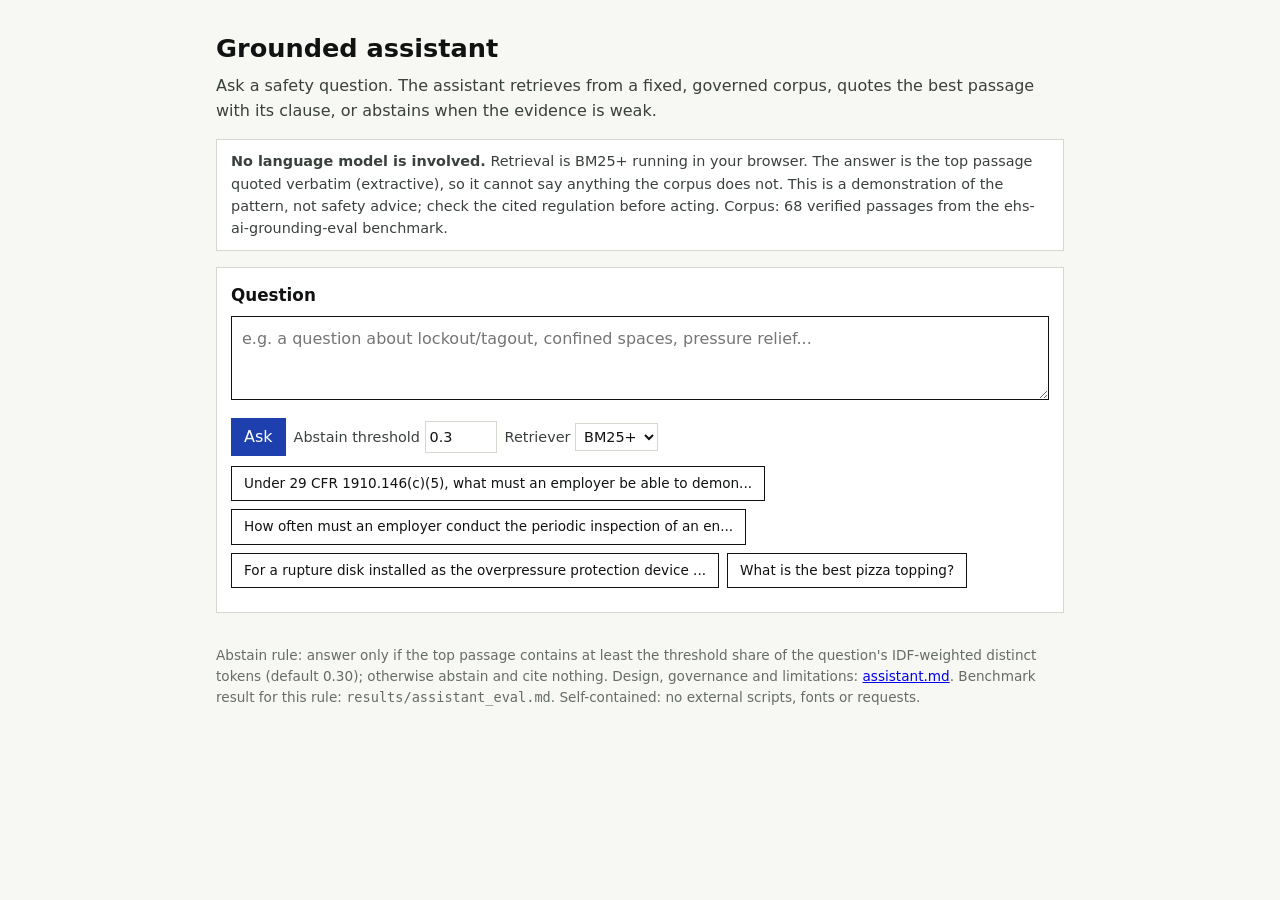
==== docs/assistant.html @ ffa3f5b2 "Add grounded assistant demo: cited extractive Q&A with abstention, audit log and benchmark gate Co-A" ====
<!doctype html>
<html lang="en">
<head>
<meta charset="utf-8" />
<meta name="viewport" content="width=device-width, initial-scale=1" />
<title>Grounded assistant - ehs-ai-grounding-eval</title>
<meta name="description" content="Citation-first safety Q&A over a governed corpus. Retrieval only, no language model: answers quote a cited passage or abstain, and every answer has an audit record." />
<style>
:root{color-scheme:light;--paper:#F7F7F3;--surface:#fff;--ink:#101311;--ink2:#3A403C;--muted:#666D68;--rule:#D6D7CE;--accent:#1E40AF;--accent-ink:#fff;--good:#1F6B3A;--goodw:#E1F0E5;--bad:#A3271F;--badw:#FBE6E4;--mono:ui-monospace,"SF Mono",Menlo,Consolas,monospace;--sans:ui-sans-serif,system-ui,-apple-system,"Segoe UI",Roboto,Arial,sans-serif}
@media (prefers-color-scheme:dark){:root:not([data-theme="light"]){color-scheme:dark;--paper:#0A0C10;--surface:#12151C;--ink:#EAECF2;--ink2:#BFC4CF;--muted:#838A99;--rule:#262B36;--accent:#7C9EFF;--accent-ink:#06101F;--good:#5FC98A;--goodw:#122A1C;--bad:#E37B72;--badw:#2B1613}}
*{box-sizing:border-box}
body{margin:0;background:var(--paper);color:var(--ink);font:16px/1.55 var(--sans)}
main{max-width:880px;margin:0 auto;padding:24px 16px 64px}
h1{font-size:1.6rem;margin:.2em 0}h2{font-size:1.05rem;margin:0 0 .5rem}
p.lead{color:var(--ink2);margin-top:0}
.banner{border:1px solid var(--rule);background:var(--surface);padding:10px 14px;font-size:.9rem;color:var(--ink2)}
textarea{width:100%;min-height:84px;padding:10px;font:inherit;color:var(--ink);background:var(--surface);border:1px solid var(--ink);border-radius:0}
button{font:inherit;cursor:pointer;border:1px solid var(--ink);background:var(--surface);color:var(--ink);padding:6px 12px;border-radius:0}
button.primary{background:var(--accent);color:var(--accent-ink);border-color:var(--accent)}
.row{display:flex;flex-wrap:wrap;gap:8px;margin:10px 0;align-items:center}
.row label{font-size:.9rem;color:var(--ink2)}
input[type=number],select{font:inherit;padding:4px;background:var(--surface);color:var(--ink);border:1px solid var(--rule)}
.card{background:var(--surface);border:1px solid var(--rule);padding:14px;margin:16px 0}
.answer{border-left:4px solid var(--good);background:var(--goodw)}
.abstain{border-left:4px solid var(--bad);background:var(--badw)}
.tag{font:600 .75rem var(--mono);text-transform:uppercase;letter-spacing:.04em}
.passage{border-top:1px solid var(--rule);padding:8px 0}
.passage:first-of-type{border-top:0}
.meta{font:.8rem var(--mono);color:var(--muted);word-break:break-word}
pre{margin:0;overflow-x:auto;font:.8rem/1.45 var(--mono);white-space:pre-wrap;word-break:break-word}
.chips button{font-size:.85rem;text-align:left}
footer{color:var(--muted);font-size:.85rem;margin-top:32px}
</style>
</head>
<body>
<main>
<h1>Grounded assistant</h1>
<p class="lead">Ask a safety question. The assistant retrieves from a fixed, governed corpus, quotes the best passage with its clause, or abstains when the evidence is weak.</p>
<div class="banner"><strong>No language model is involved.</strong> Retrieval is BM25+ running in your browser. The answer is the top passage quoted verbatim (extractive), so it cannot say anything the corpus does not. This is a demonstration of the pattern, not safety advice; check the cited regulation before acting. Corpus: <span id="n"></span> verified passages from the ehs-ai-grounding-eval benchmark.</div>

<div class="card">
<h2>Question</h2>
<textarea id="q" aria-label="Question" placeholder="e.g. a question about lockout/tagout, confined spaces, pressure relief..."></textarea>
<div class="row"><button class="primary" id="ask">Ask</button>
<label>Abstain threshold <input type="number" id="thr" step="0.05" min="0" max="1" style="width:5em"></label>
<label>Retriever <select id="ret"><option value="bm25plus">BM25+</option></select></label></div>
<div class="row chips" id="ex" aria-label="Example questions"></div>
</div>

<div id="out" hidden>
<div class="card" id="decision"><div class="tag" id="dtag"></div><p id="dtext" style="margin:.4rem 0 0"></p></div>
<div class="card"><h2>Retrieved passages (top 3)</h2><div id="ret3"></div></div>
<div class="card"><h2>Audit record</h2><pre id="audit"></pre></div>
</div>

<footer>Abstain rule: answer only if the top passage contains at least the threshold share of the question's IDF-weighted distinct tokens (default <span id="dthr"></span>); otherwise abstain and cite nothing. Design, governance and limitations: <a href="assistant.md">assistant.md</a>. Benchmark result for this rule: <code>results/assistant_eval.md</code>. Self-contained: no external scripts, fonts or requests.</footer>
</main>
<script>
/*CORPUS_BEGIN*/
const CORPUS = {"digest":"a9fd4f4c2222dfb9f6135ee39a94ca9b92168867b14a56a5a319d16cb3980528","threshold":0.3,"passages":[{"id":"cs-001","standard":"29 CFR","cite":"29 CFR 1910.146(c)(5)(i)(A) and (B)","title":"Permit-required confined spaces","text":"The employer can demonstrate that continuous forced air ventilation alone is sufficient to maintain that permit space safe for entry","doc":"29 CFR 29 CFR 1910.146(c)(5)(i)(A) and (B) Permit-required confined spaces The employer can demonstrate that continuous forced air ventilation alone is sufficient to maintain that permit space safe for entry"},{"id":"cs-002","standard":"29 CFR","cite":"29 CFR 1910.146(c)(7)(i) and Note to (c)(7)","title":"Permit-required confined spaces","text":"Control of atmospheric hazards through forced air ventilation does not constitute elimination of the hazards.","doc":"29 CFR 29 CFR 1910.146(c)(7)(i) and Note to (c)(7) Permit-required confined spaces Control of atmospheric hazards through forced air ventilation does not constitute elimination of the hazards."},{"id":"cs-003","standard":"29 CFR","cite":"29 CFR 1910.146(c)(5)(ii)(C)","title":"Permit-required confined spaces","text":"for oxygen content, for flammable gases and vapors, and for potential toxic air contaminants, in that order","doc":"29 CFR 29 CFR 1910.146(c)(5)(ii)(C) Permit-required confined spaces for oxygen content, for flammable gases and vapors, and for potential toxic air contaminants, in that order"},{"id":"cs-004","standard":"29 CFR","cite":"29 CFR 1910.146(b), definitions of 'Hazardous atmosphere', 'Oxygen deficient atmosphere', 'Oxygen enriched atmosphere'","title":"Permit-required confined spaces","text":"Atmospheric oxygen concentration below 19.5 percent or above 23.5 percent","doc":"29 CFR 29 CFR 1910.146(b), definitions of 'Hazardous atmosphere', 'Oxygen deficient atmosphere', 'Oxygen enriched atmosphere' Permit-required confined spaces Atmospheric oxygen concentration below 19.5 percent or above 23.5 percent"},{"id":"cs-005","standard":"29 CFR","cite":"29 CFR 1910.146(b), definition of 'Hazardous atmosphere', paragraph (1)","title":"Permit-required confined spaces","text":"Flammable gas, vapor, or mist in excess of 10 percent of its lower flammable limit (LFL)","doc":"29 CFR 29 CFR 1910.146(b), definition of 'Hazardous atmosphere', paragraph (1) Permit-required confined spaces Flammable gas, vapor, or mist in excess of 10 percent of its lower flammable limit (LFL)"},{"id":"cs-006","standard":"29 CFR","cite":"29 CFR 1910.146(i)(4) and Note","title":"Permit-required confined spaces","text":"Remains outside the permit space during entry operations until relieved by another attendant","doc":"29 CFR 29 CFR 1910.146(i)(4) and Note Permit-required confined spaces Remains outside the permit space during entry operations until relieved by another attendant"},{"id":"cs-007","standard":"29 CFR","cite":"29 CFR 1910.146(j)(2) and (j)(4)","title":"Permit-required confined spaces","text":"that all tests specified by the permit have been conducted and that all procedures and equipment specified by the permit are in place before endorsing the permit","doc":"29 CFR 29 CFR 1910.146(j)(2) and (j)(4) Permit-required confined spaces that all tests specified by the permit have been conducted and that all procedures and equipment specified by the permit are in place before endorsing the permit"},{"id":"cs-008","standard":"29 CFR","cite":"29 CFR 1910.146(b), definitions of 'Non-permit confined space' and 'Permit-required confined space'","title":"Permit-required confined spaces","text":"Contains any other recognized serious safety or health hazard","doc":"29 CFR 29 CFR 1910.146(b), definitions of 'Non-permit confined space' and 'Permit-required confined space' Permit-required confined spaces Contains any other recognized serious safety or health hazard"},{"id":"el-001","standard":"29 CFR","cite":"29 CFR 1910.333(a)(1)","title":"Selection and use of work practices","text":"Live parts that operate at less than 50 volts to ground need not be deenergized if there will be no increased exposure to electrical burns or to explosion due to electric arcs.","doc":"29 CFR 29 CFR 1910.333(a)(1) Selection and use of work practices Live parts that operate at less than 50 volts to ground need not be deenergized if there will be no increased exposure to electrical burns or to explosion due to electric arcs."},{"id":"el-002","standard":"29 CFR","cite":"29 CFR 1910.335(a)(1)(iv) and (a)(1)(v)","title":"Safeguards for personnel protection","text":"Employees shall wear nonconductive head protection wherever there is a danger of head injury from electric shock or burns","doc":"29 CFR 29 CFR 1910.335(a)(1)(iv) and (a)(1)(v) Safeguards for personnel protection Employees shall wear nonconductive head protection wherever there is a danger of head injury from electric shock or burns"},{"id":"fe-001","standard":"29 CFR","cite":"29 CFR 1910.157(e)(2) and (e)(3)","title":"Portable fire extinguishers","text":"The employer shall assure that portable fire extinguishers are subjected to an annual maintenance check.","doc":"29 CFR 29 CFR 1910.157(e)(2) and (e)(3) Portable fire extinguishers The employer shall assure that portable fire extinguishers are subjected to an annual maintenance check."},{"id":"fe-002","standard":"29 CFR","cite":"29 CFR 1910.157(d)(6)","title":"Portable fire extinguishers","text":"The employer shall distribute portable fire extinguishers or other containers of Class D extinguishing agent for use by employees so that the travel distance from the combustible metal working area to any extinguishing agent is 75 feet (22.9 m) or less.","doc":"29 CFR 29 CFR 1910.157(d)(6) Portable fire extinguishers The employer shall distribute portable fire extinguishers or other containers of Class D extinguishing agent for use by employees so that the travel distance from the combustible metal working area to any extinguishing agent is 75 feet (22.9 m) or less."},{"id":"fl-001","standard":"29 CFR","cite":"29 CFR 1910.106(a)(19)(i) and (ii)","title":"Flammable liquids","text":"Category 1 shall include liquids having flashpoints below 73.4","doc":"29 CFR 29 CFR 1910.106(a)(19)(i) and (ii) Flammable liquids Category 1 shall include liquids having flashpoints below 73.4"},{"id":"fl-002","standard":"29 CFR","cite":"29 CFR 1910.106(a)(19)(iii) and (iv)","title":"Flammable liquids","text":"Category 4 shall include liquids having flashpoints above 140","doc":"29 CFR 29 CFR 1910.106(a)(19)(iii) and (iv) Flammable liquids Category 4 shall include liquids having flashpoints above 140"},{"id":"hc-001","standard":"29 CFR","cite":"29 CFR 1910.1200(f)(1) and (f)(3)","title":"Hazard communication","text":"Where the chemical manufacturer, importer, or distributor is required to label, tag or mark the following shall be provided","doc":"29 CFR 29 CFR 1910.1200(f)(1) and (f)(3) Hazard communication Where the chemical manufacturer, importer, or distributor is required to label, tag or mark the following shall be provided"},{"id":"hc-002","standard":"29 CFR","cite":"29 CFR 1910.1200(c), definitions of 'Hazard statement' and 'Precautionary statement'","title":"Hazard communication","text":"Hazard statement means a statement assigned to a hazard class and category that describes the nature of the hazard","doc":"29 CFR 29 CFR 1910.1200(c), definitions of 'Hazard statement' and 'Precautionary statement' Hazard communication Hazard statement means a statement assigned to a hazard class and category that describes the nature of the hazard"},{"id":"hc-003","standard":"29 CFR","cite":"29 CFR 1910.1200(c), definition of 'Signal word'","title":"Hazard communication","text":"Signal word means a word used to indicate the relative level of severity of hazard","doc":"29 CFR 29 CFR 1910.1200(c), definition of 'Signal word' Hazard communication Signal word means a word used to indicate the relative level of severity of hazard"},{"id":"hc-004","standard":"29 CFR","cite":"29 CFR 1910.1200(g)(2)","title":"Hazard communication","text":"includes at least the following section numbers and headings, and associated information under each heading, in the order listed","doc":"29 CFR 29 CFR 1910.1200(g)(2) Hazard communication includes at least the following section numbers and headings, and associated information under each heading, in the order listed"},{"id":"hc-005","standard":"29 CFR","cite":"29 CFR 1910.1200(c), definition of 'Pictogram'","title":"Hazard communication","text":"Eight pictograms are designated under this standard for application to a hazard category.","doc":"29 CFR 29 CFR 1910.1200(c), definition of 'Pictogram' Hazard communication Eight pictograms are designated under this standard for application to a hazard category."},{"id":"hn-001","standard":"29 CFR","cite":"29 CFR 1910.95(c)(1) and (c)(2)","title":"Occupational noise exposure","text":"an 8-hour time-weighted average of 85 decibels or a dose of fifty percent shall also be referred to as the action level","doc":"29 CFR 29 CFR 1910.95(c)(1) and (c)(2) Occupational noise exposure an 8-hour time-weighted average of 85 decibels or a dose of fifty percent shall also be referred to as the action level"},{"id":"hn-002","standard":"29 CFR","cite":"29 CFR 1910.95(g)(10)(i)","title":"Occupational noise exposure","text":"a standard threshold shift is a change in hearing threshold relative to the baseline audiogram of an average of 10 dB or more at 2000, 3000, and 4000 Hz in either ear","doc":"29 CFR 29 CFR 1910.95(g)(10)(i) Occupational noise exposure a standard threshold shift is a change in hearing threshold relative to the baseline audiogram of an average of 10 dB or more at 2000, 3000, and 4000 Hz in either ear"},{"id":"hn-003","standard":"29 CFR","cite":"29 CFR 1910.95(g)(5)(i) and (g)(5)(ii)","title":"Occupational noise exposure","text":"Within 6 months of an employee's first exposure at or above the action level, the employer shall establish a valid baseline audiogram","doc":"29 CFR 29 CFR 1910.95(g)(5)(i) and (g)(5)(ii) Occupational noise exposure Within 6 months of an employee's first exposure at or above the action level, the employer shall establish a valid baseline audiogram"},{"id":"loto-001","standard":"29 CFR","cite":"29 CFR 1910.147(c)(6)(i)","title":"The control of hazardous energy (lockout/tagout)","text":"The employer shall conduct a periodic inspection of the energy control procedure at least annually","doc":"29 CFR 29 CFR 1910.147(c)(6)(i) The control of hazardous energy (lockout/tagout) The employer shall conduct a periodic inspection of the energy control procedure at least annually"},{"id":"loto-002","standard":"29 CFR","cite":"29 CFR 1910.147(c)(7)(iii)","title":"The control of hazardous energy (lockout/tagout)","text":"Retraining shall be provided for all authorized and affected employees whenever there is a change in their job assignments","doc":"29 CFR 29 CFR 1910.147(c)(7)(iii) The control of hazardous energy (lockout/tagout) Retraining shall be provided for all authorized and affected employees whenever there is a change in their job assignments"},{"id":"loto-003","standard":"29 CFR","cite":"29 CFR 1910.147(a)(1)(iii)(A)","title":"The control of hazardous energy (lockout/tagout)","text":"controlled by the unplugging of the equipment from the energy source and by the plug being under the exclusive control of the employee performing the servicing or maintenance","doc":"29 CFR 29 CFR 1910.147(a)(1)(iii)(A) The control of hazardous energy (lockout/tagout) controlled by the unplugging of the equipment from the energy source and by the plug being under the exclusive control of the employee performing the servicing or maintenance"},{"id":"loto-004","standard":"29 CFR","cite":"29 CFR 1910.147(a)(2)(ii), Note","title":"The control of hazardous energy (lockout/tagout)","text":"if they are routine, repetitive, and integral to the use of the equipment for production, provided that the work is performed using alternative measures which provide effective protection","doc":"29 CFR 29 CFR 1910.147(a)(2)(ii), Note The control of hazardous energy (lockout/tagout) if they are routine, repetitive, and integral to the use of the equipment for production, provided that the work is performed using alternative measures which provide effective protection"},{"id":"loto-005","standard":"29 CFR","cite":"29 CFR 1910.147(c)(6)(i)(D)","title":"The control of hazardous energy (lockout/tagout)","text":"Where tagout is used for energy control, the periodic inspection shall include a review, between the inspector and each authorized and affected employee","doc":"29 CFR 29 CFR 1910.147(c)(6)(i)(D) The control of hazardous energy (lockout/tagout) Where tagout is used for energy control, the periodic inspection shall include a review, between the inspector and each authorized and affected employee"},{"id":"loto-006","standard":"29 CFR","cite":"29 CFR 1910.147(b), definition of 'Energy isolating device'","title":"The control of hazardous energy (lockout/tagout)","text":"Push buttons, selector switches and other control circuit type devices are not energy isolating devices.","doc":"29 CFR 29 CFR 1910.147(b), definition of 'Energy isolating device' The control of hazardous energy (lockout/tagout) Push buttons, selector switches and other control circuit type devices are not energy isolating devices."},{"id":"loto-007","standard":"29 CFR","cite":"29 CFR 1910.147(f)(3)(ii)(D)","title":"The control of hazardous energy (lockout/tagout)","text":"Each authorized employee shall affix a personal lockout or tagout device to the group lockout device, group lockbox, or comparable mechanism when he or she begins work","doc":"29 CFR 29 CFR 1910.147(f)(3)(ii)(D) The control of hazardous energy (lockout/tagout) Each authorized employee shall affix a personal lockout or tagout device to the group lockout device, group lockbox, or comparable mechanism when he or she begins work"},{"id":"loto-008","standard":"29 CFR","cite":"29 CFR 1910.147(f)(4)","title":"The control of hazardous energy (lockout/tagout)","text":"Specific procedures shall be utilized during shift or personnel changes to ensure the continuity of lockout or tagout protection","doc":"29 CFR 29 CFR 1910.147(f)(4) The control of hazardous energy (lockout/tagout) Specific procedures shall be utilized during shift or personnel changes to ensure the continuity of lockout or tagout protection"},{"id":"loto-009","standard":"29 CFR","cite":"29 CFR 1910.147(c)(1)","title":"The control of hazardous energy (lockout/tagout)","text":"The employer shall establish a program consisting of energy control procedures, employee training and periodic inspections","doc":"29 CFR 29 CFR 1910.147(c)(1) The control of hazardous energy (lockout/tagout) The employer shall establish a program consisting of energy control procedures, employee training and periodic inspections"},{"id":"loto-010","standard":"29 CFR","cite":"29 CFR 1910.147(c)(5) and (c)(6)","title":"The control of hazardous energy (lockout/tagout)","text":"The employer shall conduct a periodic inspection of the energy control procedure at least annually","doc":"29 CFR 29 CFR 1910.147(c)(5) and (c)(6) The control of hazardous energy (lockout/tagout) The employer shall conduct a periodic inspection of the energy control procedure at least annually"},{"id":"mg-001","standard":"29 CFR","cite":"29 CFR 1910.212(a)(3)","title":"General requirements for all machines","text":"Point of operation is the area on a machine where work is actually performed upon the material being processed.","doc":"29 CFR 29 CFR 1910.212(a)(3) General requirements for all machines Point of operation is the area on a machine where work is actually performed upon the material being processed."},{"id":"mg-002","standard":"29 CFR","cite":"29 CFR 1910.219(a)(1)","title":"Mechanical power-transmission apparatus","text":"except the following when operating at two hundred and fifty (250) feet per minute or less","doc":"29 CFR 29 CFR 1910.219(a)(1) Mechanical power-transmission apparatus except the following when operating at two hundred and fifty (250) feet per minute or less"},{"id":"prd-001","standard":"46 CFR","cite":"46 CFR 54.15-13(b)(3)","title":"Rupture disks (modifies UG-127)","text":"The normal maximum operating pressure multiplied by 1.3 must not exceed the nominal disk burst pressure.","doc":"46 CFR 46 CFR 54.15-13(b)(3) Rupture disks (modifies UG-127) The normal maximum operating pressure multiplied by 1.3 must not exceed the nominal disk burst pressure."},{"id":"prd-002","standard":"46 CFR","cite":"46 CFR 54.15-10(g)","title":"Safety and relief valves (modifies UG-126)","text":"The spring in a relief valve in service for pressures up to and including 250 pounds per square inch must not be reset for any pressure more than 10 percent above or 10 percent below that for which the relief valve is marked.","doc":"46 CFR 46 CFR 54.15-10(g) Safety and relief valves (modifies UG-126) The spring in a relief valve in service for pressures up to and including 250 pounds per square inch must not be reset for any pressure more than 10 percent above or 10 percent below that for which the relief valve is marked."},{"id":"prd-003","standard":"46 CFR","cite":"46 CFR 54.15-13(b)(2)","title":"Rupture disks (modifies UG-127)","text":"prevent the internal pressure from exceeding 120 percent of the","doc":"46 CFR 46 CFR 54.15-13(b)(2) Rupture disks (modifies UG-127) prevent the internal pressure from exceeding 120 percent of the"},{"id":"prd-004","standard":"46 CFR","cite":"46 CFR 54.15-5(c)","title":"Protective devices (modifies UG-125)","text":"prevent the pressure from rising more than 10 percent above the maximum allowable working pressure","doc":"46 CFR 46 CFR 54.15-5(c) Protective devices (modifies UG-125) prevent the pressure from rising more than 10 percent above the maximum allowable working pressure"},{"id":"prd-005","standard":"46 CFR","cite":"46 CFR 54.15-5(d)","title":"Protective devices (modifies UG-125)","text":"capable of preventing the pressure from rising more than 20 percent above the maximum allowable working pressure of the vessel","doc":"46 CFR 46 CFR 54.15-5(d) Protective devices (modifies UG-125) capable of preventing the pressure from rising more than 20 percent above the maximum allowable working pressure of the vessel"},{"id":"prd-006","standard":"46 CFR","cite":"46 CFR 54.15-13 and 46 CFR 54.15-10 (section headings)","title":"Rupture disks (modifies UG-127); Safety and relief valves (modifies UG-126)","text":"Rupture disks (modifies UG-127)","doc":"46 CFR 46 CFR 54.15-13 and 46 CFR 54.15-10 (section headings) Rupture disks (modifies UG-127); Safety and relief valves (modifies UG-126) Rupture disks (modifies UG-127)"},{"id":"prd-007","standard":"46 CFR","cite":"46 CFR 54.15-13(c)","title":"Rupture disks (modifies UG-127)","text":"All disks must be oriented so that if rupture occurs, the disk fragments and pressure vessel discharge will be directed away from operating personnel and vital machinery.","doc":"46 CFR 46 CFR 54.15-13(c) Rupture disks (modifies UG-127) All disks must be oriented so that if rupture occurs, the disk fragments and pressure vessel discharge will be directed away from operating personnel and vital machinery."},{"id":"prd-008","standard":"46 CFR","cite":"46 CFR 54.15-10(c) and (d)","title":"Safety and relief valves (modifies UG-126)","text":"so that the disk can be lifted from its seat when the pressure in the vessel is 75 percent of that at which the valve is set to blow","doc":"46 CFR 46 CFR 54.15-10(c) and (d) Safety and relief valves (modifies UG-126) so that the disk can be lifted from its seat when the pressure in the vessel is 75 percent of that at which the valve is set to blow"},{"id":"prd-009","standard":"46 CFR","cite":"46 CFR 54.15-13","title":"Rupture disks (modifies UG-127)","text":"Operate at a pressure level which does not produce fatigue failure of the disk.","doc":"46 CFR 46 CFR 54.15-13 Rupture disks (modifies UG-127) Operate at a pressure level which does not produce fatigue failure of the disk."},{"id":"prd-010","standard":"46 CFR","cite":"46 CFR 54.15-13(b)","title":"Rupture disks (modifies UG-127)","text":"the Commandant may authorize or require the use of a rupture disk in parallel with or in lieu of a spring-loaded safety or relief valve","doc":"46 CFR 46 CFR 54.15-13(b) Rupture disks (modifies UG-127) the Commandant may authorize or require the use of a rupture disk in parallel with or in lieu of a spring-loaded safety or relief valve"},{"id":"prd-011","standard":"46 CFR","cite":"46 CFR 54.15-5(f)","title":"Protective devices (modifies UG-125)","text":"In no case must the upper range of the gage be less than 1.2 times nor more than 2 times the pressure at which the relieving device is set to function.","doc":"46 CFR 46 CFR 54.15-5(f) Protective devices (modifies UG-125) In no case must the upper range of the gage be less than 1.2 times nor more than 2 times the pressure at which the relieving device is set to function."},{"id":"prd-012","standard":"46 CFR","cite":"46 CFR 54.15-13(a) and (b)","title":"Rupture disks (modifies UG-127)","text":"provides for the use of rupture disks in series with spring loaded safety or relief valves","doc":"46 CFR 46 CFR 54.15-13(a) and (b) Rupture disks (modifies UG-127) provides for the use of rupture disks in series with spring loaded safety or relief valves"},{"id":"psm-001","standard":"29 CFR","cite":"29 CFR 1910.119(e)(6)","title":"Process safety management of highly hazardous chemicals","text":"At least every five (5) years after the completion of the initial process hazard analysis, the process hazard analysis shall be updated and revalidated","doc":"29 CFR 29 CFR 1910.119(e)(6) Process safety management of highly hazardous chemicals At least every five (5) years after the completion of the initial process hazard analysis, the process hazard analysis shall be updated and revalidated"},{"id":"psm-002","standard":"29 CFR","cite":"29 CFR 1910.119(o)(1) and (o)(5)","title":"Process safety management of highly hazardous chemicals","text":"Employers shall retain the two (2) most recent compliance audit reports.","doc":"29 CFR 29 CFR 1910.119(o)(1) and (o)(5) Process safety management of highly hazardous chemicals Employers shall retain the two (2) most recent compliance audit reports."},{"id":"psm-003","standard":"29 CFR","cite":"29 CFR 1910.119(g)(2)","title":"Process safety management of highly hazardous chemicals","text":"Refresher training shall be provided at least every three years, and more often if necessary","doc":"29 CFR 29 CFR 1910.119(g)(2) Process safety management of highly hazardous chemicals Refresher training shall be provided at least every three years, and more often if necessary"},{"id":"psm-004","standard":"29 CFR","cite":"29 CFR 1910.119(m)(1) and (m)(2)","title":"Process safety management of highly hazardous chemicals","text":"An incident investigation shall be initiated as promptly as possible, but not later than 48 hours following the incident.","doc":"29 CFR 29 CFR 1910.119(m)(1) and (m)(2) Process safety management of highly hazardous chemicals An incident investigation shall be initiated as promptly as possible, but not later than 48 hours following the incident."},{"id":"psm-005","standard":"29 CFR","cite":"29 CFR 1910.119(m)(7) and (o)(5)","title":"Process safety management of highly hazardous chemicals","text":"Incident investigation reports shall be retained for five years.","doc":"29 CFR 29 CFR 1910.119(m)(7) and (o)(5) Process safety management of highly hazardous chemicals Incident investigation reports shall be retained for five years."},{"id":"psm-006","standard":"29 CFR","cite":"29 CFR 1910.119(a)(1)(ii)","title":"Process safety management of highly hazardous chemicals","text":"in a quantity of 10,000 pounds","doc":"29 CFR 29 CFR 1910.119(a)(1)(ii) Process safety management of highly hazardous chemicals in a quantity of 10,000 pounds"},{"id":"psm-007","standard":"40 CFR","cite":"40 CFR 68.42(a)","title":"Five-year accident history","text":"The owner or operator shall include in the five-year accident history all accidental releases from covered processes that resulted in deaths, injuries, or significant property damage on site","doc":"40 CFR 40 CFR 68.42(a) Five-year accident history The owner or operator shall include in the five-year accident history all accidental releases from covered processes that resulted in deaths, injuries, or significant property damage on site"},{"id":"psm-008","standard":"40 CFR","cite":"40 CFR 68.79(a)","title":"Compliance audits","text":"at least every three years to verify that the procedures and practices developed under this subpart are adequate and are being followed","doc":"40 CFR 40 CFR 68.79(a) Compliance audits at least every three years to verify that the procedures and practices developed under this subpart are adequate and are being followed"},{"id":"rk-001","standard":"29 CFR","cite":"29 CFR 1904.39(a)(1)","title":"Reporting fatalities, hospitalizations, amputations, and losses of an eye as a result of work-related incidents to OSHA","text":"Within eight (8) hours after the death of any employee as a result of a work-related incident, you must report the fatality","doc":"29 CFR 29 CFR 1904.39(a)(1) Reporting fatalities, hospitalizations, amputations, and losses of an eye as a result of work-related incidents to OSHA Within eight (8) hours after the death of any employee as a result of a work-related incident, you must report the fatality"},{"id":"rk-002","standard":"29 CFR","cite":"29 CFR 1904.39(a)(2)","title":"Reporting fatalities, hospitalizations, amputations, and losses of an eye as a result of work-related incidents to OSHA","text":"Within twenty-four (24) hours after the in-patient hospitalization of one or more employees","doc":"29 CFR 29 CFR 1904.39(a)(2) Reporting fatalities, hospitalizations, amputations, and losses of an eye as a result of work-related incidents to OSHA Within twenty-four (24) hours after the in-patient hospitalization of one or more employees"},{"id":"rk-003","standard":"29 CFR","cite":"29 CFR 1904.7(b)(3)(vii)","title":"General recording criteria","text":"the total days away at 180 calendar days","doc":"29 CFR 29 CFR 1904.7(b)(3)(vii) General recording criteria the total days away at 180 calendar days"},{"id":"rk-004","standard":"29 CFR","cite":"29 CFR 1904.7(b)(3)(i)","title":"General recording criteria","text":"you begin counting days away on the day after the injury occurred or the illness began","doc":"29 CFR 29 CFR 1904.7(b)(3)(i) General recording criteria you begin counting days away on the day after the injury occurred or the illness began"},{"id":"rk-005","standard":"29 CFR","cite":"29 CFR 1904.7(a)","title":"General recording criteria","text":"death, days away from work, restricted work or transfer to another job, medical treatment beyond first aid, or loss of consciousness","doc":"29 CFR 29 CFR 1904.7(a) General recording criteria death, days away from work, restricted work or transfer to another job, medical treatment beyond first aid, or loss of consciousness"},{"id":"rk-006","standard":"29 CFR","cite":"29 CFR 1904.7(b)(5)(iii)","title":"General recording criteria","text":"this is a complete list of all treatments considered first aid for part 1904 purposes","doc":"29 CFR 29 CFR 1904.7(b)(5)(iii) General recording criteria this is a complete list of all treatments considered first aid for part 1904 purposes"},{"id":"rk-007","standard":"29 CFR","cite":"29 CFR 1904.7(b)(5)(iv)","title":"General recording criteria","text":"to be first aid regardless of the professional status of the person providing the treatment","doc":"29 CFR 29 CFR 1904.7(b)(5)(iv) General recording criteria to be first aid regardless of the professional status of the person providing the treatment"},{"id":"rk-008","standard":"29 CFR","cite":"29 CFR 1904.39(b)(3)","title":"Reporting fatalities, hospitalizations, amputations, and losses of an eye as a result of work-related incidents to OSHA","text":"If the motor vehicle accident occurred on a public street or highway, but not in a construction work zone, you do not have to report","doc":"29 CFR 29 CFR 1904.39(b)(3) Reporting fatalities, hospitalizations, amputations, and losses of an eye as a result of work-related incidents to OSHA If the motor vehicle accident occurred on a public street or highway, but not in a construction work zone, you do not have to report"},{"id":"rk-009","standard":"29 CFR","cite":"29 CFR 1904.7(b)(7)","title":"General recording criteria","text":"Work-related cases involving cancer, chronic irreversible disease, a fractured or cracked bone, or a punctured eardrum must always be recorded","doc":"29 CFR 29 CFR 1904.7(b)(7) General recording criteria Work-related cases involving cancer, chronic irreversible disease, a fractured or cracked bone, or a punctured eardrum must always be recorded"},{"id":"rk-010","standard":"29 CFR","cite":"29 CFR 1904.7(a)","title":"General recording criteria","text":"You must consider an injury or illness to meet the general recording criteria","doc":"29 CFR 29 CFR 1904.7(a) General recording criteria You must consider an injury or illness to meet the general recording criteria"},{"id":"rp-001","standard":"29 CFR","cite":"29 CFR 1910.134(d)(3)(i)(A), Table 1","title":"Respiratory protection","text":"Employers must use the assigned protection factors listed in Table 1 to select a respirator that meets or exceeds the required level of employee protection.","doc":"29 CFR 29 CFR 1910.134(d)(3)(i)(A), Table 1 Respiratory protection Employers must use the assigned protection factors listed in Table 1 to select a respirator that meets or exceeds the required level of employee protection."},{"id":"rp-002","standard":"29 CFR","cite":"29 CFR 1910.134(d)(3)(i)(A), Table 1","title":"Respiratory protection","text":"When using a combination respirator (e.g., airline respirators with an air-purifying filter), employers must ensure that the assigned protection factor is appropriate to the mode of operation","doc":"29 CFR 29 CFR 1910.134(d)(3)(i)(A), Table 1 Respiratory protection When using a combination respirator (e.g., airline respirators with an air-purifying filter), employers must ensure that the assigned protection factor is appropriate to the mode of operation"},{"id":"rp-003","standard":"29 CFR","cite":"29 CFR 1910.134(d)(2)(i)","title":"Respiratory protection","text":"A full facepiece pressure demand SCBA certified by NIOSH for a minimum service life of thirty minutes","doc":"29 CFR 29 CFR 1910.134(d)(2)(i) Respiratory protection A full facepiece pressure demand SCBA certified by NIOSH for a minimum service life of thirty minutes"},{"id":"rp-004","standard":"29 CFR","cite":"29 CFR 1910.134(d)(2)(iii)","title":"Respiratory protection","text":"All oxygen-deficient atmospheres shall be considered IDLH.","doc":"29 CFR 29 CFR 1910.134(d)(2)(iii) Respiratory protection All oxygen-deficient atmospheres shall be considered IDLH."}],"examples":["Under 29 CFR 1910.146(c)(5), what must an employer be able to demonstrate before using the alternate entry procedures for a permit space?","How often must an employer conduct the periodic inspection of an energy control procedure under 29 CFR 1910.147, and who is permitted to perform it?","For a rupture disk installed as the overpressure protection device on an unfired pressure vessel under 46 CFR subpart 54.15, what relationship must hold between the normal maximum operating pressure of the vessel and the nominal burst pressure of the disk, and why does that relationship exist?"]};
/*CORPUS_END*/
(function(){
"use strict";
var K1=1.2,B=0.75,DELTA=1.0,TOPK=3;
function tok(s){return s.toLowerCase().match(/[a-z0-9]+(?:\.[0-9]+)*/g)||[];}
var P=CORPUS.passages,N=P.length,df={},tf=[],len=[];
P.forEach(function(p,i){var t=tok(p.doc),m={};t.forEach(function(w){m[w]=(m[w]||0)+1;});tf.push(m);len.push(t.length);Object.keys(m).forEach(function(w){df[w]=(df[w]||0)+1;});});
var avg=len.reduce(function(a,b){return a+b;},0)/N;
function idf(w){return Math.log((N+1)/df[w]);}
function rank(q){
  var qt=tok(q),sc=P.map(function(){return 0;});
  qt.forEach(function(w){if(!df[w])return;var iw=idf(w);
    P.forEach(function(p,i){var f=tf[i][w]||0;if(f>0){var norm=K1*(1-B+B*len[i]/avg);sc[i]+=iw*((K1+1)*f/(f+norm)+DELTA);}});});
  return sc.map(function(s,i){return {i:i,s:s};}).sort(function(a,b){return b.s-a.s||a.i-b.i;});
}
function coverage(q,i){
  var u=[];tok(q).forEach(function(w){if(u.indexOf(w)<0)u.push(w);});
  var unk=Math.log(N+1),tot=0,hit=0;
  u.forEach(function(w){var wt=df[w]?idf(w):unk;tot+=wt;if(tf[i][w])hit+=wt;});
  return tot>0?hit/tot:0;
}
function r6(x){return Math.round(x*1e6)/1e6;}
function el(id){return document.getElementById(id);}
function hex(buf){return Array.prototype.map.call(new Uint8Array(buf),function(b){return ("0"+b.toString(16)).slice(-2);}).join("");}
function sha(text){
  try{return crypto.subtle.digest("SHA-256",new TextEncoder().encode(text)).then(hex);}catch(e){return Promise.resolve("unavailable (SubtleCrypto not available in this context)");}
}
function esc(s){return String(s).replace(/[&<>"]/g,function(c){return {"&":"&amp;","<":"&lt;",">":"&gt;",'"':"&quot;"}[c];});}
function ask(){
  var q=el("q").value.trim();if(!q)return;
  var thr=parseFloat(el("thr").value);if(isNaN(thr))thr=CORPUS.threshold;
  var top=rank(q).slice(0,TOPK).map(function(r){var p=P[r.i];return {id:p.id,cite:p.cite,score:r6(r.s),coverage:r6(coverage(q,r.i)),p:p};});
  var cov=top[0].coverage,answer=cov>=thr,text,cites;
  if(answer){var t=top[0].p;text=t.standard+" ("+t.cite+", "+t.title+') states: "'+t.text+'" [1] Source: '+t.standard+", "+t.cite+".";cites=[t.cite];}
  else{text="I cannot answer this from the governed corpus: the retrieved evidence is insufficient (evidence coverage "+cov.toFixed(2)+" < threshold "+thr.toFixed(2)+"). No source is cited.";cites=[];}
  el("out").hidden=false;
  el("decision").className="card "+(answer?"answer":"abstain");
  el("dtag").textContent=answer?"Answer (cited)":"Abstained";
  el("dtext").textContent=text;
  el("ret3").innerHTML=top.map(function(r,k){return '<div class="passage"><div class="meta">#'+(k+1)+" "+esc(r.id)+" | score "+r.score.toFixed(3)+" | coverage "+r.coverage.toFixed(3)+'</div><div><strong>'+esc(r.p.standard)+" "+esc(r.cite)+"</strong> "+esc(r.p.title)+"</div><div>"+esc(r.p.text)+"</div></div>";}).join("");
  sha(text).then(function(h){
    var rec={query:q,retriever:"bm25plus",model:"mock-extractive",llm_used:false,corpus_digest:CORPUS.digest,
      retrieved:top.map(function(r){return {id:r.id,cite:r.cite,score:r.score,coverage:r.coverage};}),
      threshold:thr,top_coverage:cov,decision:answer?"answer":"abstain",citations:cites,answer_sha256:h};
    el("audit").textContent=JSON.stringify(rec,null,2);
  });
}
el("n").textContent=N;el("dthr").textContent=CORPUS.threshold.toFixed(2);el("thr").value=CORPUS.threshold;
CORPUS.examples.concat(["What is the best pizza topping?"]).forEach(function(x){
  var b=document.createElement("button");b.type="button";b.textContent=x.length>70?x.slice(0,67)+"...":x;b.title=x;
  b.onclick=function(){el("q").value=x;ask();};el("ex").appendChild(b);});
el("ask").onclick=ask;
el("q").addEventListener("keydown",function(e){if(e.key==="Enter"&&(e.ctrlKey||e.metaKey))ask();});
})();
</script>
</body>
</html>
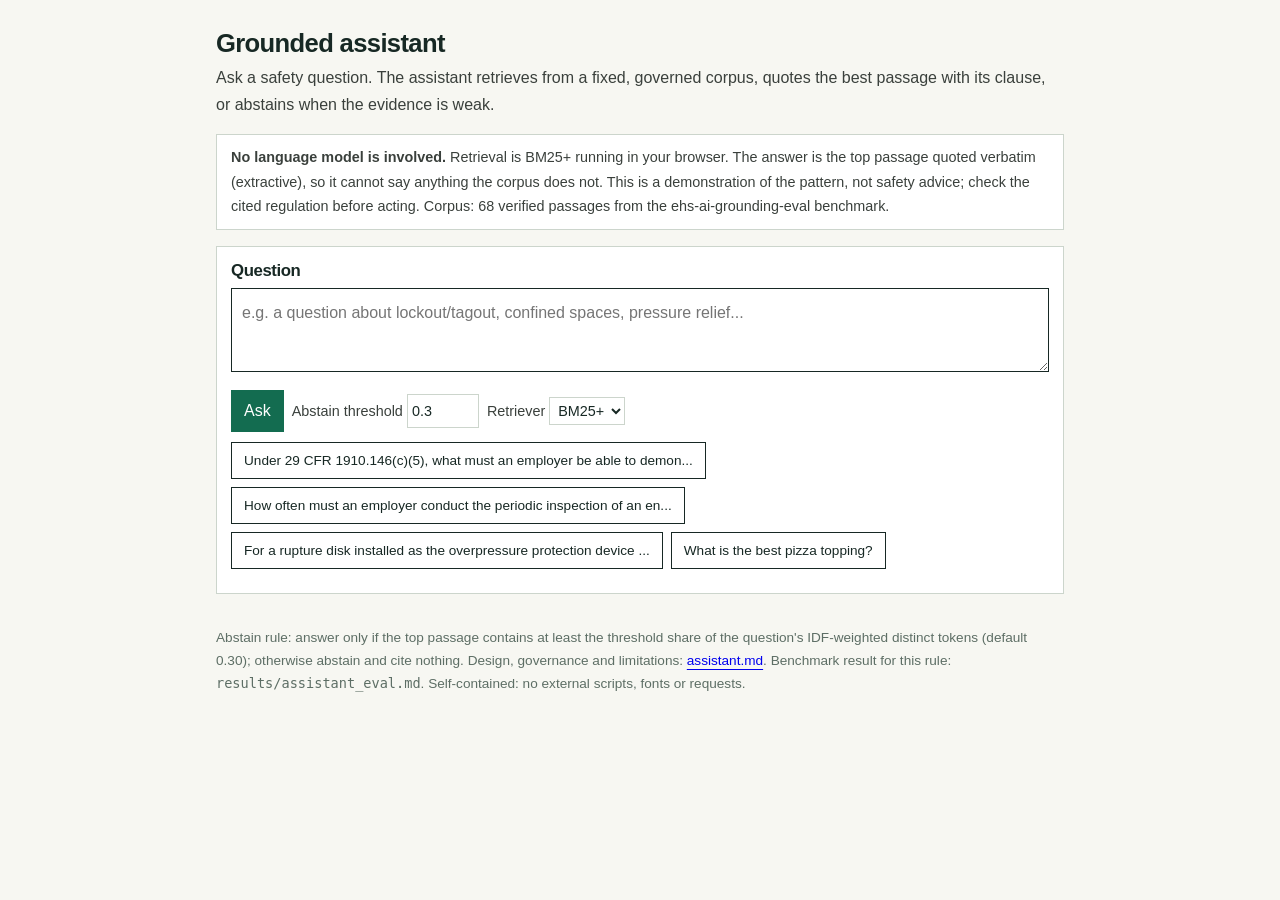
==== commit 0e3f789d: "Redesign professional portfolio and analytical experiences" ====
--- a/docs/assistant.html
+++ b/docs/assistant.html
@@ -31,6 +31,7 @@
 .chips button{font-size:.85rem;text-align:left}
 footer{color:var(--muted);font-size:.85rem;margin-top:32px}
 </style>
+<link rel="stylesheet" href="portfolio.css" />
 </head>
 <body>
 <main>
--- a/docs/portfolio.css
+++ b/docs/portfolio.css
@@ -0,0 +1,89 @@
+/* Research portfolio · editorial system. Scientific data and chart series remain unchanged. */
+:root,:root[data-theme="light"] {
+ color-scheme:light;--paper:#f7f7f2;--surface:#ffffff;--surface-2:#eef1e9;
+ --ink:#172824;--ink-2:#40524b;--muted:#5d6e65;--rule:#ccd5cc;--rule-soft:#dce3d9;
+ --accent:#136c50;--accent-2:#0e513d;--accent-ink:#fff;--accent-wash:#e6f0e7;
+ --font-sans:Inter,"Helvetica Neue",Arial,sans-serif;--font-display:Georgia,"Times New Roman",serif;
+ --font-mono:"IBM Plex Mono",ui-monospace,monospace;--maxw:1200px;
+ --fig-paper:#fff;--fig-grid:#dce3d9;--fig-axis:#40524b;--fig-mute:#5d6e65;
+ --sf-radius:12px;--sf-radius-sm:8px;--sf-hair:1px solid var(--rule-soft);
+}
+:root[data-theme="dark"] {
+ color-scheme:dark;--paper:#12201c;--surface:#192a23;--surface-2:#20332a;
+ --ink:#edf3ea;--ink-2:#c0cec2;--muted:#a4b8a8;--rule:#486050;--rule-soft:#354c3e;
+ --accent:#8cd6ad;--accent-2:#b0e8c7;--accent-ink:#12201c;--accent-wash:#263f30;
+ --fig-paper:#192a23;--fig-grid:#354c3e;--fig-axis:#c0cec2;--fig-mute:#a4b8a8;
+}
+@media(prefers-color-scheme:dark){:root:not([data-theme]){
+ color-scheme:dark;--paper:#12201c;--surface:#192a23;--surface-2:#20332a;
+ --ink:#edf3ea;--ink-2:#c0cec2;--muted:#a4b8a8;--rule:#486050;--rule-soft:#354c3e;
+ --accent:#8cd6ad;--accent-2:#b0e8c7;--accent-ink:#12201c;--accent-wash:#263f30;
+ --fig-paper:#192a23;--fig-grid:#354c3e;--fig-axis:#c0cec2;--fig-mute:#a4b8a8;
+}}
+body{font-family:var(--font-sans);line-height:1.7;background:var(--paper);color:var(--ink)}
+h1,h2,h3{letter-spacing:-.025em;line-height:1.16}
+.display,.door-n,.prog-name,.chart .chart-take{font-family:var(--font-display);font-weight:400;font-stretch:normal;text-transform:none;letter-spacing:-.025em}
+a{text-underline-offset:4px}a:hover{text-decoration-thickness:2px}
+.wrap{max-width:var(--maxw);padding-inline:32px}
+.label,.st-k,.door-k,.rail-num,.src,.f-src{letter-spacing:.07em}
+.rs-header .rs-bar{border-bottom:1px solid var(--rule-soft);background:var(--paper)}
+.rs-header .rs-row{max-width:1200px;padding-inline:32px;height:66px}
+.rs-header .rs-brand{font-family:var(--font-sans);font-size:15px;letter-spacing:-.02em;text-transform:none}
+.rs-header .rs-mark{border-radius:50%;width:10px;height:10px}
+.rs-header .rs-tab,.rs-header .rs-item{font-family:var(--font-sans);font-size:13px;letter-spacing:0;text-transform:none}
+.rs-header .rs-tab[aria-current="page"]{color:var(--accent);border-bottom-color:var(--accent)}
+.hero{padding:64px 0 38px;background-image:none;border-bottom:1px solid var(--rule-soft)}
+.hero-grid{grid-template-columns:minmax(0,1.35fr) minmax(0,.9fr);gap:34px 60px;align-items:center}
+.hero-text{grid-column:1;grid-row:1}
+.hero .hero-text h1{font-size:clamp(2.4rem,4.2vw,3.65rem);line-height:1.08;max-width:23ch;font-weight:400}
+.hero .hero-role{font-size:1.05rem;line-height:1.7;max-width:58ch;margin-top:24px}
+.hero-fig{grid-column:2;grid-row:1;align-self:stretch;display:flex;flex-direction:column;justify-content:center;padding:32px;background:var(--surface);border:1px solid var(--rule-soft);border-radius:16px}
+.hero-eyebrow{margin-bottom:26px}
+.hero-big{font-weight:500;letter-spacing:-.065em;line-height:1.1}
+.hero-num{font-size:clamp(3.5rem,7.7vw,6.5rem)}
+.hero-unit{font-size:clamp(1.6rem,3vw,2.5rem);margin-top:.24em;font-weight:400}
+.hero-means{font-size:1rem;line-height:1.65;font-weight:400;border-left:0;padding-left:0;margin-top:24px}
+.hero-fig .src{font-size:.72rem;line-height:1.65;letter-spacing:0;margin-top:20px}
+.hm-k,.hn-k{letter-spacing:.07em;font-size:.72rem}
+.hero-not{font-size:.9rem;line-height:1.65;border-left:2px solid var(--rule-soft);padding-left:16px}
+.hero-links{gap:8px;margin-top:24px}
+.btn{font-family:var(--font-sans);font-size:.875rem;font-weight:600;text-transform:none;letter-spacing:0;border-radius:7px;margin:0;padding:12px 18px;min-height:46px}
+.hero .status{grid-column:1/-1;grid-row:2;margin:4px 0 0;border-radius:10px}
+.st-cell{padding:20px 24px}.st-k{font-size:.7rem}.hero .st-v{font-size:1.3rem;font-weight:500}
+.doors{background:transparent}.doors .wrap{padding-block:24px}.doors-grid{gap:14px;background:transparent}
+.door{padding:22px 24px 40px;min-height:140px;background:var(--surface)}
+.door-n{font-size:1.3rem;line-height:1.2;margin:4px 0}.door-w{font-size:.875rem;line-height:1.6}
+.door-here{box-shadow:none;background:var(--accent-wash)}
+.layout{grid-template-columns:175px minmax(0,1fr);gap:0 48px}
+.section{padding:58px 0;border-bottom:1px solid var(--rule-soft)}
+.section:nth-of-type(even){background:transparent}
+.rail-head{gap:14px;margin-bottom:20px}.rail-head h2{font-size:clamp(1.7rem,3vw,2.35rem);max-width:28ch}
+.sec-lede{border:0;padding-left:0;line-height:1.75;color:var(--ink-2)}
+.chart,.fig,.tbl-wrap,.opener,.scope,.findings{box-shadow:0 4px 20px rgba(23,40,36,.025)}
+.chart .chart-take{font-size:1.3rem;line-height:1.3}
+.chart,.fig{padding:26px}.f-num{font-weight:500;letter-spacing:-.04em}
+.tbl-wrap{background:var(--surface)}table{line-height:1.6}th{font-weight:600}
+.notice{border-radius:10px;padding:24px}.notice h3{text-transform:none;letter-spacing:0;font-family:var(--font-sans);font-size:1rem}
+.prog{padding:56px 0;background:var(--surface-2);border-top:1px solid var(--rule-soft)}
+.prog-grid{gap:12px;border:0;background:transparent}.prog-card{border:1px solid var(--rule-soft);border-radius:10px}
+.prog-name{font-size:1.2rem;line-height:1.25}.prog-next .prog-name{font-size:1.8rem}
+.footer{padding:40px 0}.footer-links a{text-transform:none;letter-spacing:0;font-family:var(--font-sans);font-size:.875rem}
+.st-hero h1{font-family:var(--font-display);font-weight:400;text-transform:none;letter-spacing:-.035em}
+input,select,textarea{font-family:var(--font-sans);accent-color:var(--accent)}
+:focus-visible{outline:3px solid var(--accent);outline-offset:4px}
+@media(max-width:1000px){.hero-grid{gap:28px}.hero-fig{padding:24px}.layout{gap:0 28px;grid-template-columns:155px minmax(0,1fr)}}
+@media(max-width:900px){
+ .hero-grid{grid-template-columns:1fr}.hero-text{grid-column:1;grid-row:1}.hero-fig{grid-column:1;grid-row:2}.hero .status{grid-row:3}
+ .hero-fig{display:block}.hero-num{font-size:clamp(4rem,16vw,6rem)}.hero-means{max-width:60ch}
+ .hero .hero-text h1{max-width:25ch;font-size:clamp(2.4rem,7vw,3.5rem)}
+ .layout{display:block}.doors-grid{grid-template-columns:1fr}.door{min-height:118px}
+}
+@media(max-width:600px){
+ .wrap{padding-inline:20px}.rs-header .rs-row{padding-inline:20px;height:58px}
+ .hero{padding-top:32px}.hero-grid{gap:24px}.hero .hero-text h1{font-size:2.5rem}
+ .hero-fig{padding:24px}.hero-links .btn{flex-grow:1;justify-content:center}
+ .st-cell{padding:16px}.status,.statrow{grid-template-columns:1fr 1fr}
+ .section{padding:38px 0}.chart,.fig{padding:16px}.rail-head h2{font-size:1.9rem}
+ .prog-grid{grid-template-columns:1fr}.prog-next{grid-column:auto}.hero-not{font-size:.875rem}
+}
+@media(prefers-reduced-motion:reduce){*,*::before,*::after{animation:none!important;transition:none!important;scroll-behavior:auto!important}}
